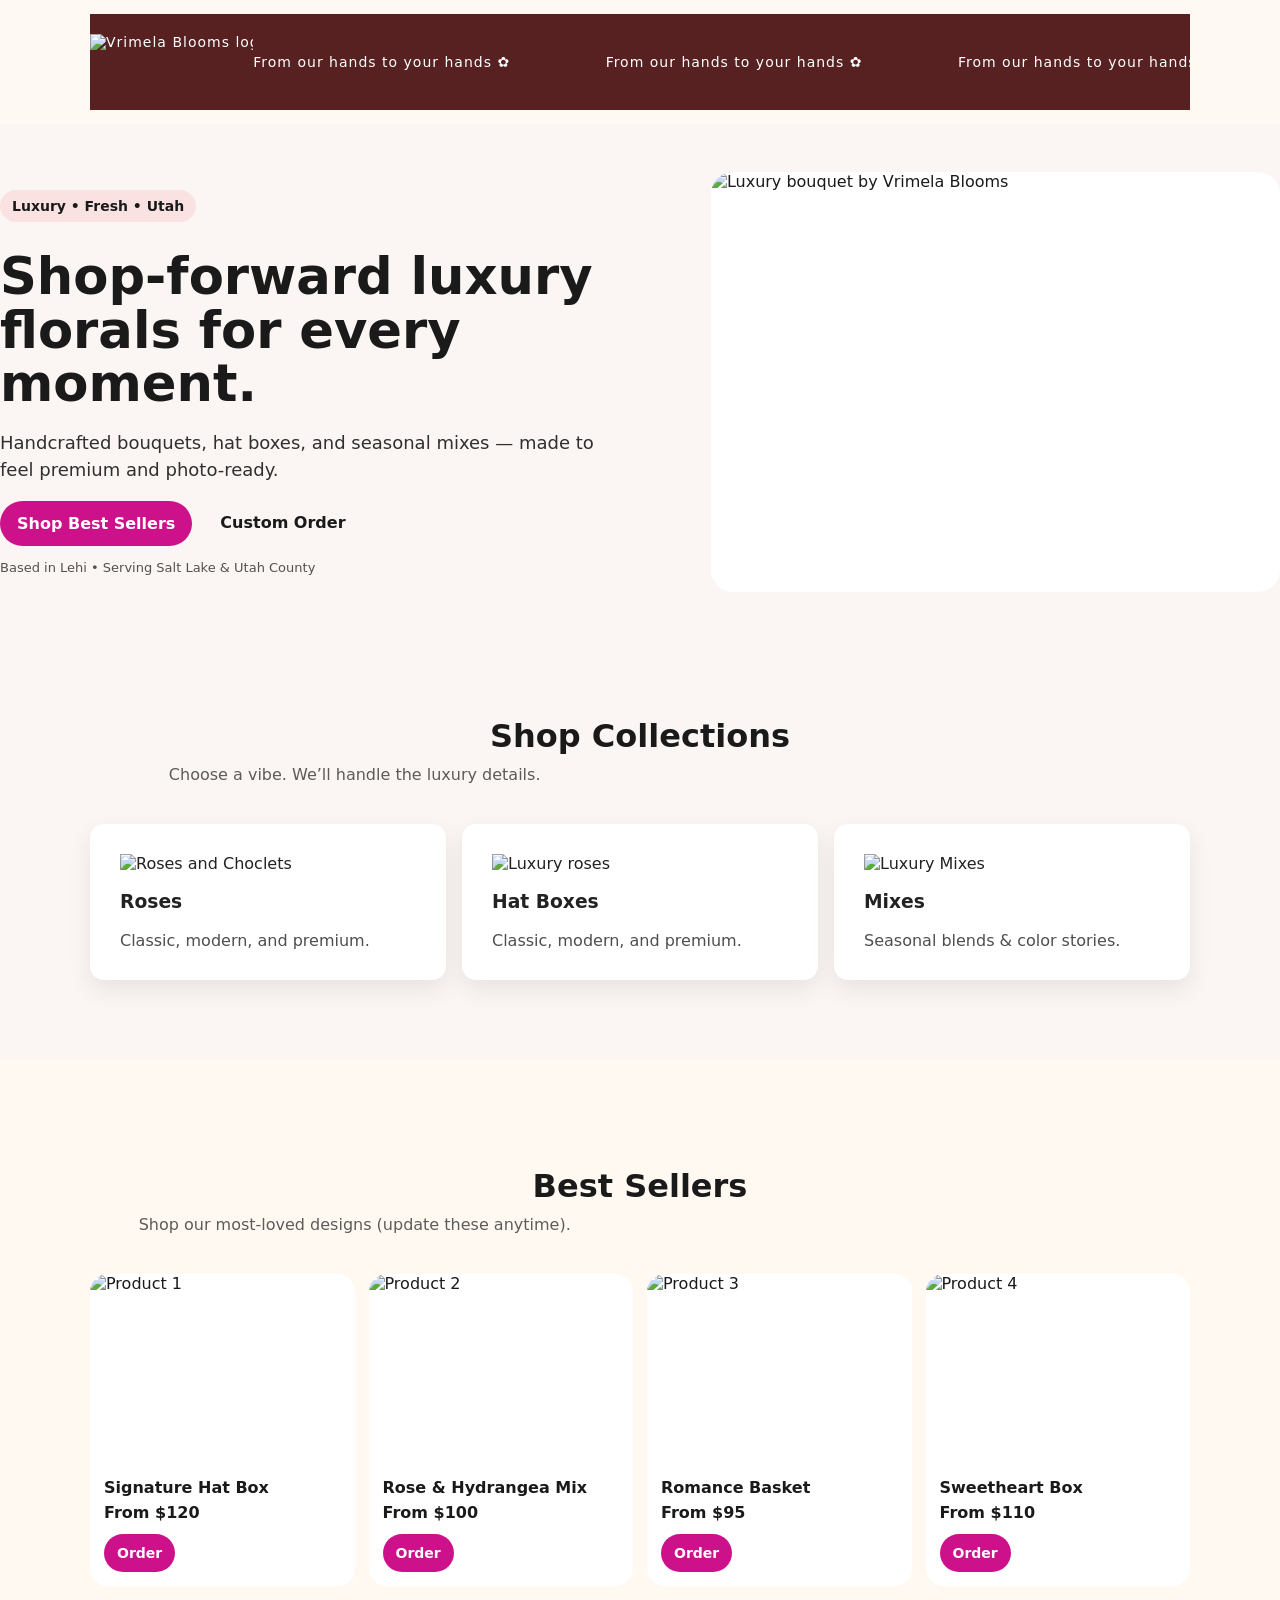
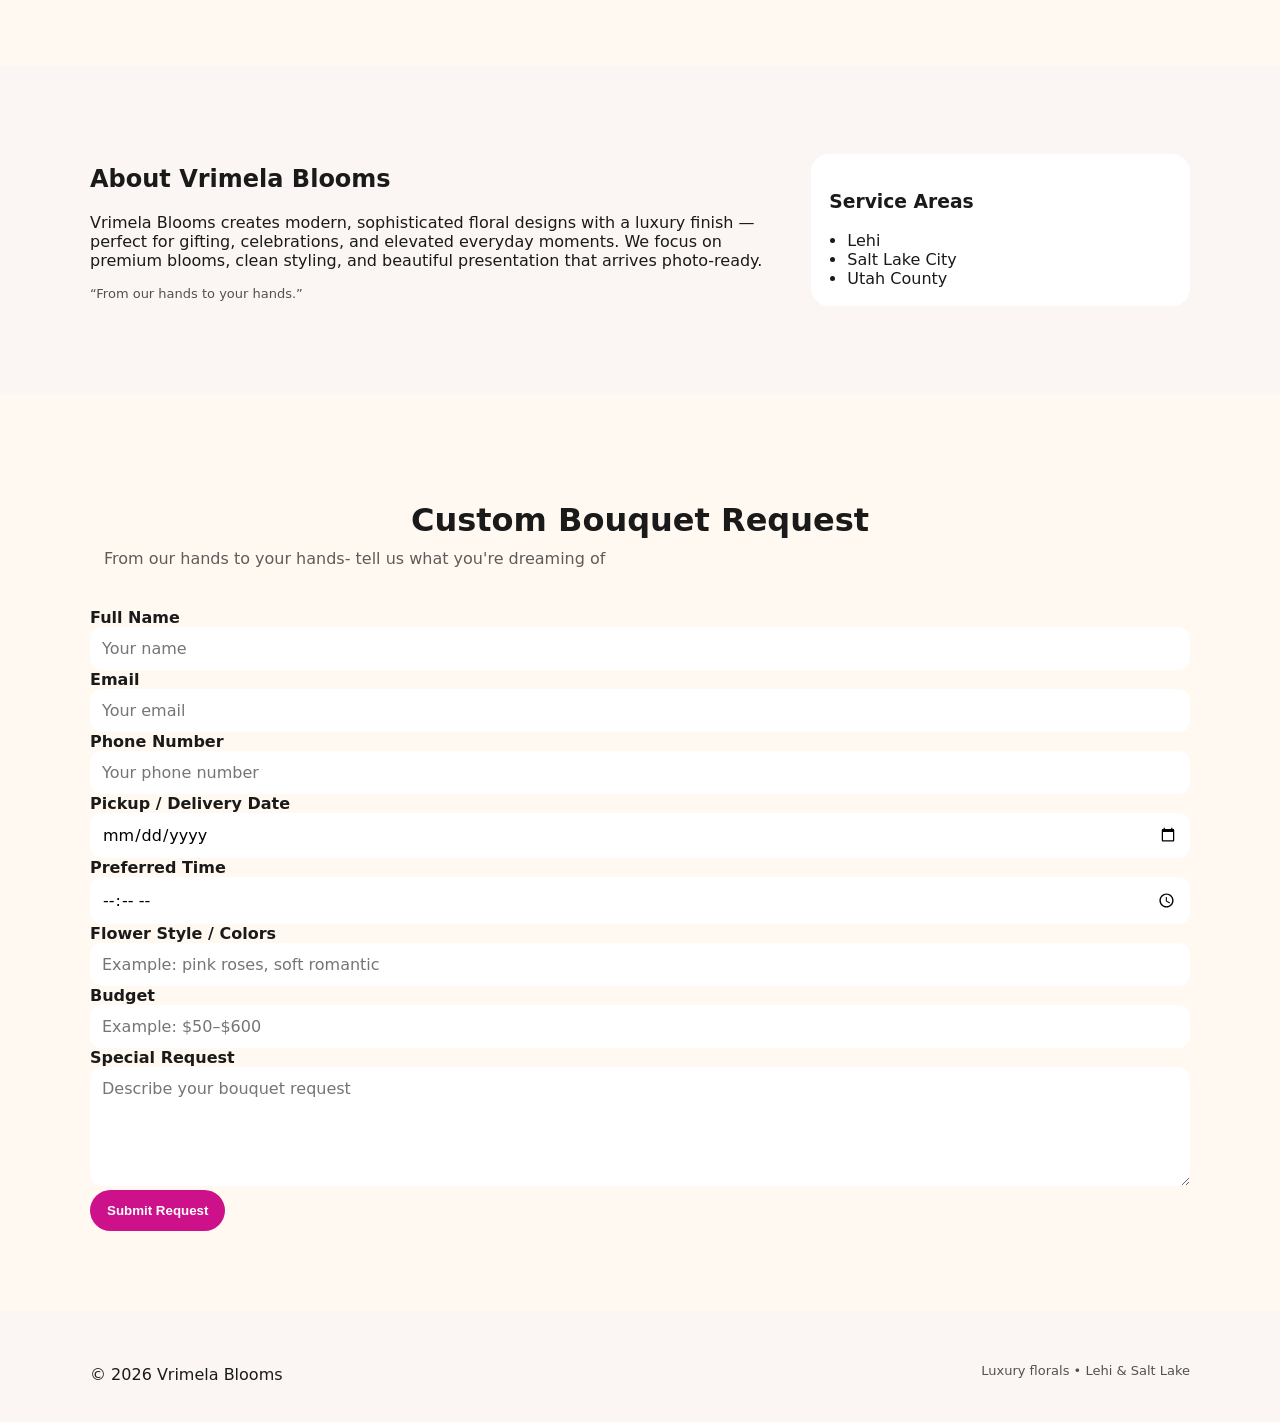
==== index.html @ 3cad2764 "Add files via upload" ====
<!doctype html>
<html lang="en">

<head>
    <meta charset="utf-8" />
    <meta name="viewport" content="width=device-width, initial-scale=1" />
    <title>Vrimela Blooms | Luxury Flowers in Utah</title>
    <link href="css/styles.css" rel="stylesheet" />
</head>

<body>
    <header class="site-header">
        <div class="container header-row">
            <div class="announcement-bar">
                <a href="index.html" class="logo">
                    <img src="assets/VB Logo.png" alt=" Vrimela Blooms logo" height="70">

                </a>
                <div class="flex">

                    <div class="announcement-bar">
                        <div class="announcement-track">
                            <span>From our hands to your hands ✿</span>
                            <span>From our hands to your hands ✿</span>
                            <span>From our hands to your hands ✿</span>
                            <span>From our hands to your hands ✿</span>
                        </div>
                    </div>

                    <nav class="nav">
                        <a href="#shop">Shop</a>
                        <a href="#categories">Collections</a>
                        <a href="#about">About</a>
                        <a href="#contact">Contact</a>
                    </nav>

                    <a class="btn btn-ghost" href="#shop">Shop Now</a>
                </div>
            </div>
    </header>

    <!-- HERO -->
    <!-- NEW ACTION GRID STARTS HERE -->

    <section id="hero" class="hero">
        <div class="hero-grid">
            <div>
                <p class="pill">Luxury • Fresh • Utah</p>
                <h1>Shop-forward luxury florals for every moment.</h1>
                <p class="subhead">
                    Handcrafted bouquets, hat boxes, and seasonal mixes — made to feel premium and photo-ready.
                </p>

                <div class="cta-row">
                    <a class="btn" href="#shop">Shop Best Sellers</a>
                    <a class="btn btn-ghost" href="#contact">Custom Order</a>
                </div>

                <p class="fineprint">
                    Based in Lehi • Serving Salt Lake & Utah County
                </p>
            </div>

            <div class="hero-card">
                <!-- Replace this with your best hero image -->
                <img src="assets/IMG_9221.jpg" alt="Luxury bouquet by Vrimela Blooms" class="hero-img" />
            </div>
        </div>
    </section>

    <!-- CATEGORY TILES -->
    <section id="categories" class="section">
        <div class="container">
            <div class="section-head">
                <h2>Shop Collections</h2>
                <p>Choose a vibe. We’ll handle the luxury details.</p>
            </div>

            <div class="grid-3">
                <a class="tile" href="#shop">
                    <div class="centered">

                        <img src="assets/IMG_9344.JPG " alt="Roses and Choclets" height="300">
                    </div>
                    <h3>Roses</h3>
                    <p>Classic, modern, and premium.</p>
                </a>

                <a class="tile" href="#shop">
                    <img src="assets/IMG_9249.jpg" alt="Luxury roses" height="300">
                    <h3>Hat Boxes</h3>
                    <p>Classic, modern, and premium.</p>
                </a>

                <a class=" tile" href="#shop">
                    <img src="assets/IMG_9682.JPG" alt=" Luxury Mixes" height="300">
                    <h3>Mixes</h3>
                    <p>Seasonal blends & color stories.</p>
                </a>
            </div>
        </div>
    </section>

    <!-- BEST SELLERS -->
    <section id="shop" class="section section-soft">
        <div class="container">
            <div class="section-head">
                <h2>Best Sellers</h2>
                <p>Shop our most-loved designs (update these anytime).</p>
            </div>

            <div class="product-grid">
                <!-- Duplicate these product cards as needed -->
                <article class="product">
                    <img src="assets/AR Flower 9.jpg" alt="Product 1" />
                    <div class="product-body">
                        <h3>Signature Hat Box</h3>
                        <p class="price">From $120</p>
                        <a class="btn btn-small" href="#contact">Order</a>
                    </div>
                </article>

                <article class="product">
                    <img src="assets/IMG_9373.JPG" alt="Product 2" />
                    <div class="product-body">
                        <h3>Rose & Hydrangea Mix</h3>
                        <p class="price">From $100</p>
                        <a class="btn btn-small" href="#contact">Order</a>
                    </div>
                </article>

                <article class="product">
                    <img src="assets/IMG_9280.JPG" alt="Product 3" />
                    <div class="product-body">
                        <h3>Romance Basket</h3>
                        <p class="price">From $95</p>
                        <a class="btn btn-small" href="#contact">Order</a>
                    </div>
                </article>

                <article class="product">
                    <img src="assets/IMG_9286.JPG" alt="Product 4" />
                    <div class="product-body">
                        <h3>Sweetheart Box</h3>
                        <p class="price">From $110</p>
                        <a class="btn btn-small" href="#contact">Order</a>
                    </div>
                </article>
            </div>
        </div>
    </section>

    <!-- ABOUT -->
    <section id="about" class="section">
        <div class="container about-grid">
            <div>
                <h2>About Vrimela Blooms</h2>
                <p>
                    Vrimela Blooms creates modern, sophisticated floral designs with a luxury finish — perfect for
                    gifting,
                    celebrations, and elevated everyday moments. We focus on premium blooms, clean styling, and
                    beautiful
                    presentation that arrives photo-ready.
                </p>
                <p class="fineprint">
                    “From our hands to your hands.”
                </p>
            </div>

            <div class="about-card">
                <h3>Service Areas</h3>
                <ul class="list">
                    <li>Lehi</li>
                    <li>Salt Lake City</li>
                    <li>Utah County</li>
                </ul>
            </div>
        </div>
    </section>

    <!-- CONTACT -->
    <section id="Custom-order" class="section section-soft">
        <div class="container">
            <div class="section-head">
                <h2>Custom Bouquet Request</h2>
                <p>From our hands to your hands- tell us what you're dreaming of </p>
            </div>

            <form action="https://formspree.io/f/YOUR_FORM_ID" method="POST" class="custom-form">

                <label for="name">Full Name</label>
                <input type="text" id="name" name="name" placeholder="Your name" required>

                <label for="email">Email</label>
                <input type="email" id="email" name="email" placeholder="Your email" required>

                <label for="phone">Phone Number</label>
                <input type="tel" id="phone" name="phone" placeholder="Your phone number">

                <label for="pickup-date">Pickup / Delivery Date</label>
                <input type="date" id="pickup-date" name="pickup_date" required>

                <label for="pickup-time">Preferred Time</label>
                <input type="time" id="pickup-time" name="pickup_time">

                <label for="style">Flower Style / Colors</label>
                <input type="text" id="style" name="style" placeholder="Example: pink roses, soft romantic">

                <label for="budget">Budget</label>
                <input type="text" id="budget" name="budget" placeholder="Example: $50–$600">

                <label for="message">Special Request</label>
                <textarea id="message" name="message" rows="5" placeholder="Describe your bouquet request"></textarea>

                <button type="submit" class="btn">Submit Request</button>
            </form>

        </div>
    </section>
    </main>

    <footer class="site-footer">
        <div class="container footer-row">
            <p>© <span id="year"></span> Vrimela Blooms</p>
            <p class="fineprint">Luxury florals • Lehi & Salt Lake</p>
        </div>
    </footer>
    <!-- <script src="index.js"></script> -->
    <script>
        document.getElementById("year").textContent = new Date().getFullYear();
    </script>
</body>

</html>
---- css/styles.css ----
:root {
    --bg: #fbf6f3;
    --cream: #fff9f2;
    --blush: #ffffff;
    --accent: #cc118a;
    --ink: #1a1a1a;
    --line: rgba (0, 0, 0, 0.08);
    --card: #ffffff;

}

.center {
    text-align: center;
    margin: auto;
}

/* Announcement bar */
.flex {
    display: flex;
}

.announcement-bar {
    background: #572121;
    color: white;
    overflow: hidden;
    white-space: nowrap;
    padding: 20px 0;
    display: flex;
    font-size: 14px;
    letter-spacing: 1px;
}

.announcement-track {
    display: inline-block;
    animation: scrollText 18s linear infinite;
}

.announcement-track span {
    margin-right: 90px;
}

@keyframes scrollText {
    0% {
        transform: translateX(0);
    }

    100% {
        transform: translateX(-50%);
    }
}

* {
    box-sizing: border-box;
}

body {
    margin: auto;
    font-family: system-ui, -apple-system, Segoe UI, Roboto, Arial, sans-serif;
    color: var(--ink);
    background: var(--bg);
}

a {
    color: inherit;
    text-decoration: none;
}

.container {
    width: min(1100px, 92%);
    margin: auto;
}

.site-header {
    position: sticky;
    top: 0;
    background: rgba(255, 249, 242, 0.85);
    backdrop-filter: blur(10px);
    border-bottom: 1px solid var(--line);
    z-index: 10;
}

.header-row {
    display: flex;
    align-items: center;
    justify-content: space-between;
    padding: 14px 0;
    gap: 16px;
}

.logo {
    height: 50px;
    width: auto;
    display: block;
}

.nav {
    display: flex;
    gap: 18px;
    align-items: center;
}

.nav a {
    opacity: 0.85;
}

.nav a:hover {
    opacity: 1;
}

.btn {
    display: inline-block;
    background: var(--accent);
    color: white;
    padding: 12px 16px;
    border-radius: 999px;
    font-weight: 600;
    border: 1px solid transparent;
}

.btn:hover {
    filter: brightness(0.95);
}

.btn-ghost {
    background: transparent;
    color: var(--ink);
    border: 1px solid var(--line);
}

.btn-small {
    padding: 10px 12px;
    font-size: 14px;
}

.hero {
    padding: 48px 0 18px;
}

.hero-grid {
    display: grid;
    grid-template-columns: 1.2fr 1fr;
    gap: 28px;
    align-items: center;
}

.pill {
    display: inline-block;
    background: rgba(248, 199, 204, 0.45);
    border: 1px solid var(--line);
    padding: 8px 12px;
    border-radius: 999px;
    font-weight: 600;
    font-size: 14px;
}

h1 {
    font-size: clamp(34px, 4vw, 52px);
    line-height: 1.05;
    margin: 14px 0 10px;
}

.subhead {
    font-size: 18px;
    line-height: 1.5;
    max-width: 52ch;
    opacity: 0.9;
}

.cta-row {
    display: flex;
    gap: 12px;
    margin-top: 18px;
    flex-wrap: wrap;
}

.fineprint {
    margin-top: 14px;
    font-size: 13px;
    opacity: 0.75;
}

.hero-card {
    background: var(--card);
    border: 1px solid var(--line);
    border-radius: 22px;
    overflow: hidden;
}

.hero-img {
    width: 100%;
    height: 420px;
    object-fit: cover;
    display: block;
}

.section {
    padding: 80px 0;
}

.section-soft {
    background: var(--cream);
    border-top: 1px solid var(--line);
    border-bottom: 1px solid var(--line);
}

.section-head {
    text-align: center;
    margin-bottom: 40px;
}

.section-head h2 {
    margin-bottom: 10px;
    font-size: 32px;
}

.section-head p {
    margin: 0;
    opacity: 0.7;
    max-width: 52ch;
}

.grid-3 {
    display: grid;
    grid-template-columns: repeat(3, 1fr);
    gap: 16px;
}

.tile {
    background: white;
    padding: 30px;
    border-radius: 14px;
    text-decoration: none;
    color: #222;
    transition: 0.3s;
    box-shadow: 0 10px 25px rgb(0, 0, 0, 0.08);
    min-height: 120px;
}

.tile:hover {
    transform: translateY(-5px);
}

.tile h3 {
    display: block;
    margin: 0 0 6;
}

.tile p {
    margin: 0 auto;
    opacity: 0.8;
}

.product-grid {
    display: grid;
    grid-template-columns: repeat(4, 1fr);
    gap: 14px;
}

.product {
    background: var(--card);
    border: 1px solid var(--line);
    border-radius: 18px;
    overflow: hidden;

}

.product img {
    width: 100%;
    height: 190px;
    object-fit: cover;
    display: block;
}

.product:hover {
    transform: translateY(-4px);
    box-shadow: 0 18px 40px rgba(0, 0, 0, 0.12);
    transition: 0.25s ease;

}

.product-body {
    padding: 14px;
}

.product-body h3 {
    margin: 0 0 6px;
    font-size: 16px;
}

.price {
    margin: 0 0 12px;
    font-weight: 700;
}

.about-grid {
    display: grid;
    grid-template-columns: 1.3fr 0.7fr;
    gap: 18px;
    align-items: center;
}

.about-card,
.contact-card {
    background: var(--card);
    border: 1px solid var(--line);
    border-radius: 18px;
    padding: 18px;
}

.list {
    margin: 10px 0 0;
    padding-left: 18px;
}

.contact-grid {
    display: grid;
    grid-template-columns: 1.2fr 0.8fr;
    gap: 16px;
}

.form input .form textarea {
    background: var(--card);
    border: 1px solid var(--line);
    border-radius: 8px;
    padding: 18px;
    display: grid;
    gap: 12px;
}

label {
    display: grid;
    gap: 6px;
    font-weight: 600;
}

input,
textarea {
    width: 100%;
    padding: 12px 12px;
    border-radius: 12px;
    border: 1px solid var(--line);
    background: #fff;
    font: inherit;
}

.mini-links a {
    display: inline-block;
    margin-right: 12px;
    text-decoration: underline;
    text-decoration-color: rgba(204, 17, 138, 0.35);
}

.site-footer {
    padding: 22px 0;
}

.footer-row {
    display: flex;
    justify-content: space-between;
    gap: 12px;
    border-top: 1px solid var(--line);
    padding-top: 16px;
}

@media (max-width: 900px) {
    .hero-grid {
        grid-template-columns: 1fr;
    }

    .product-grid {
        grid-template-columns: repeat(2, 1fr);
    }

    .grid-3 {
        grid-template-columns: 1fr;
    }

    .about-grid {
        grid-template-columns: 1fr;
    }

    .contact-grid {
        grid-template-columns: 1fr;
    }

    .hero-img {
        height: 320px;
    }
}
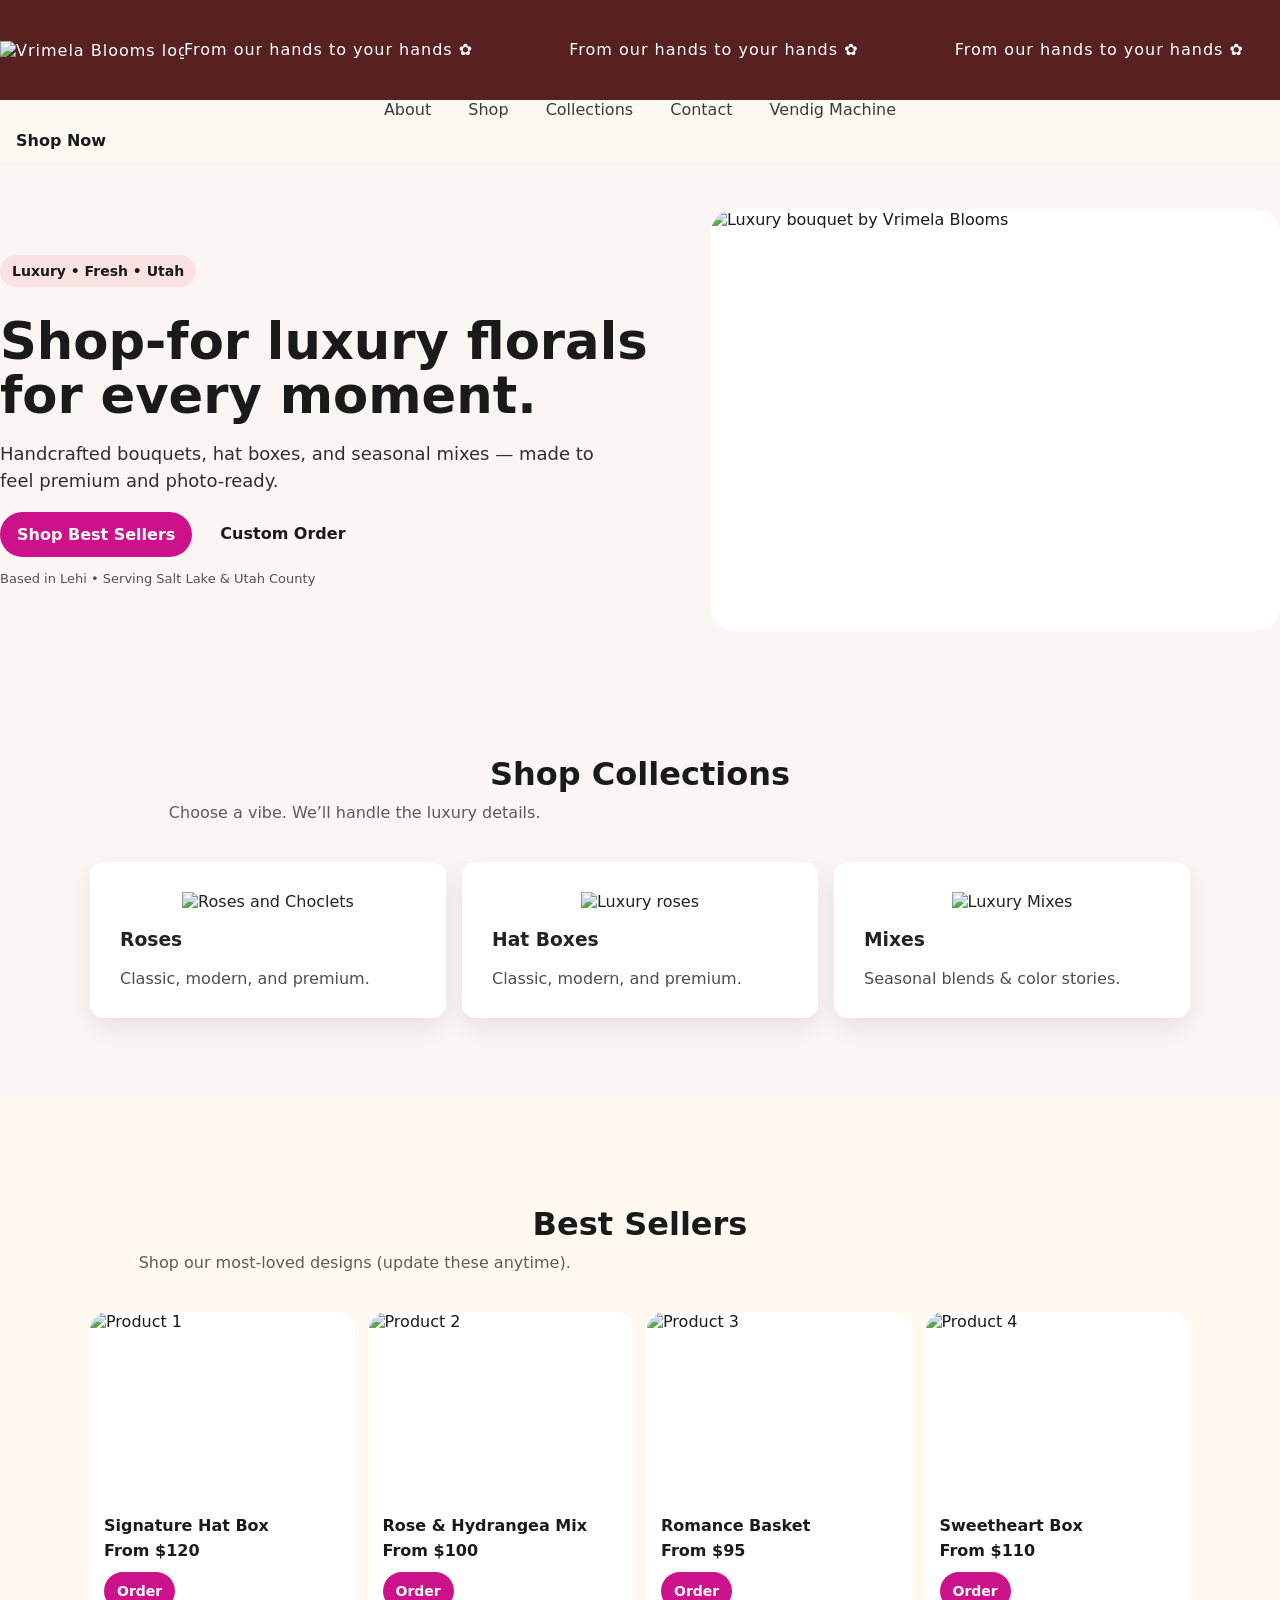
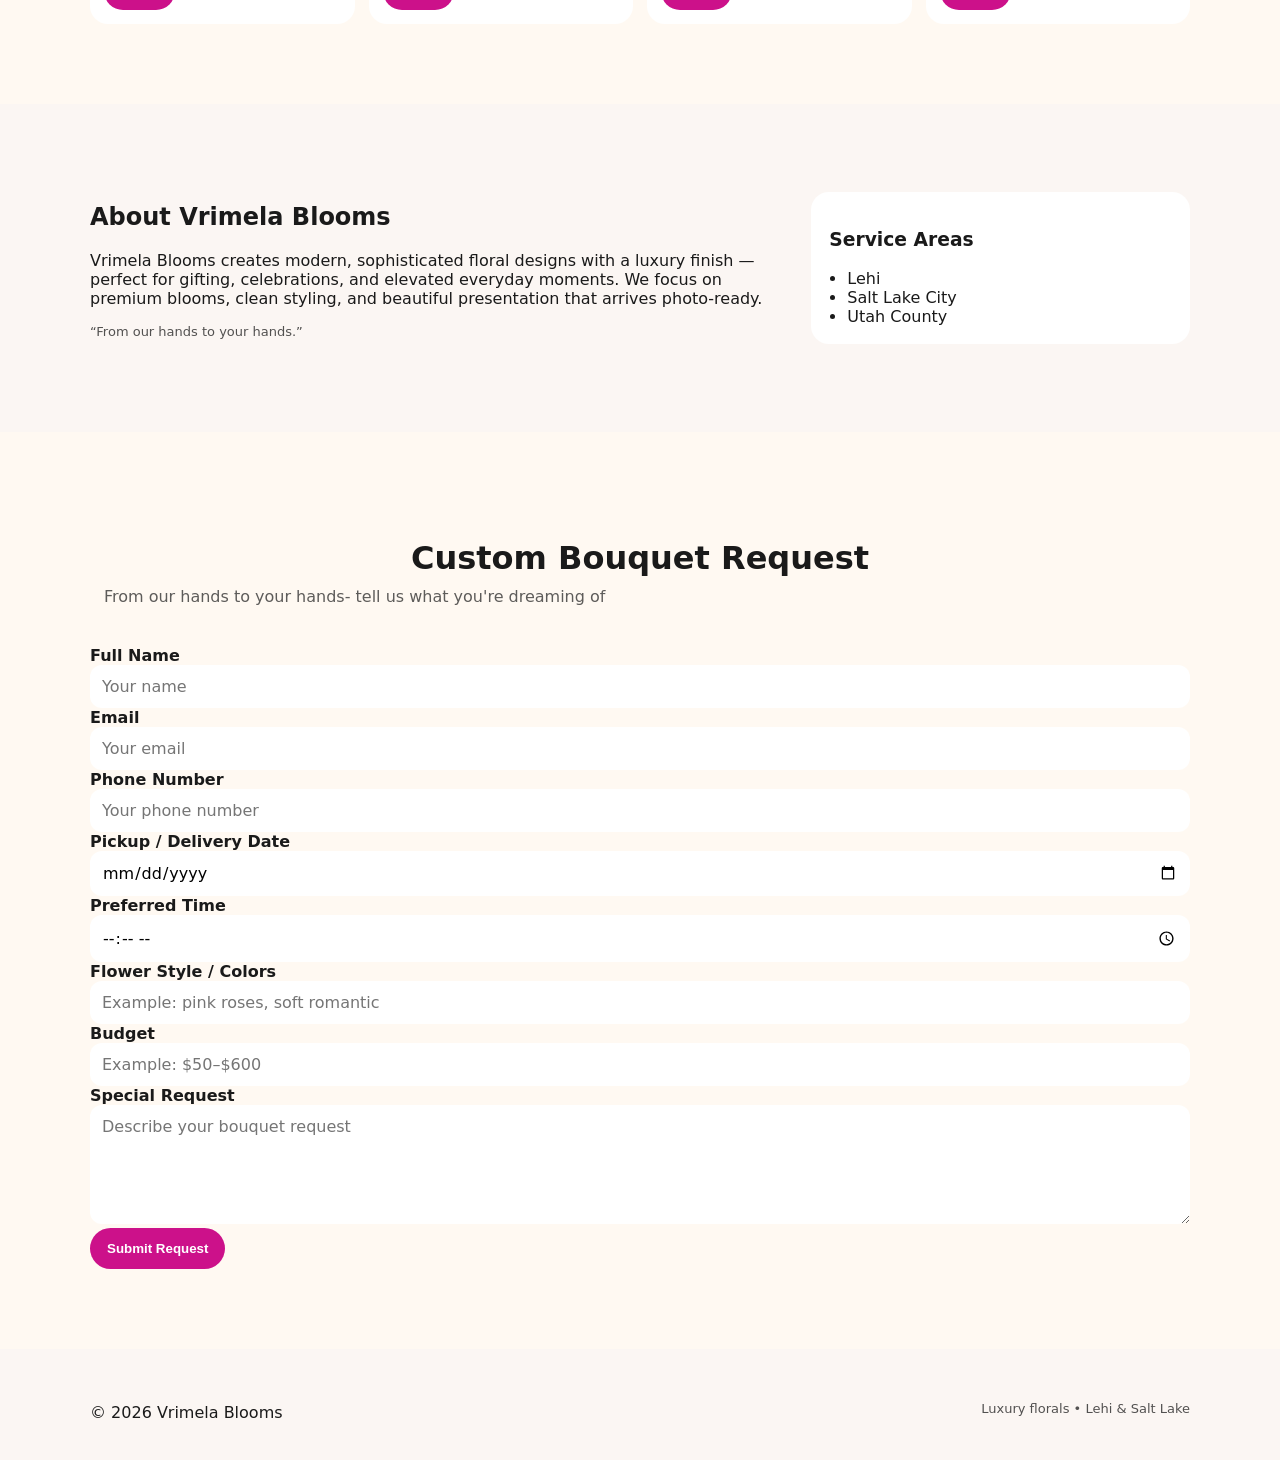
==== commit 209747a3: "Add files via upload added new links" ====
--- a/index.html
+++ b/index.html
@@ -10,14 +10,13 @@
 
 <body>
     <header class="site-header">
-        <div class="container header-row">
+        <div class="">
             <div class="announcement-bar">
                 <a href="index.html" class="logo">
-                    <img src="assets/VB Logo.png" alt=" Vrimela Blooms logo" height="70">
-
-                </a>
-                <div class="flex">
-
+                    <img src="assets/VB Logo.png" alt=" Vrimela Blooms logo" height="70px">
+
+                </a>
+                <div class="announcement-section">
                     <div class="announcement-bar">
                         <div class="announcement-track">
                             <span>From our hands to your hands ✿</span>
@@ -26,17 +25,25 @@
                             <span>From our hands to your hands ✿</span>
                         </div>
                     </div>
-
-                    <nav class="nav">
+                </div>
+
+            </div>
+            <nav class="nav">
+
+                <div class="centered">
+                    <div class="nav-links">
+
+                        <a href="#about">About</a>
                         <a href="#shop">Shop</a>
-                        <a href="#categories">Collections</a>
-                        <a href="#about">About</a>
+                        <a href="#collections">Collections</a>
                         <a href="#contact">Contact</a>
-                    </nav>
-
-                    <a class="btn btn-ghost" href="#shop">Shop Now</a>
+                        <a href="#vendingmachine">Vendig Machine</a>
+                    </div>
                 </div>
-            </div>
+            </nav>
+
+            <a class="btn btn-ghost" href="#shop">Shop Now</a>
+
     </header>
 
     <!-- HERO -->
@@ -46,7 +53,7 @@
         <div class="hero-grid">
             <div>
                 <p class="pill">Luxury • Fresh • Utah</p>
-                <h1>Shop-forward luxury florals for every moment.</h1>
+                <h1>Shop-for luxury florals for every moment.</h1>
                 <p class="subhead">
                     Handcrafted bouquets, hat boxes, and seasonal mixes — made to feel premium and photo-ready.
                 </p>
@@ -80,20 +87,26 @@
                 <a class="tile" href="#shop">
                     <div class="centered">
 
-                        <img src="assets/IMG_9344.JPG " alt="Roses and Choclets" height="300">
+                        <img src="assets/IMG_9344.JPG " alt="Roses and Choclets" height="300" width="230">
                     </div>
                     <h3>Roses</h3>
                     <p>Classic, modern, and premium.</p>
                 </a>
 
                 <a class="tile" href="#shop">
-                    <img src="assets/IMG_9249.jpg" alt="Luxury roses" height="300">
+                    <div class="centered">
+
+                        <img src="assets/IMG_9682.JPG" alt="Luxury roses" height="330" width="230">
+                    </div>
                     <h3>Hat Boxes</h3>
                     <p>Classic, modern, and premium.</p>
                 </a>
 
                 <a class=" tile" href="#shop">
-                    <img src="assets/IMG_9682.JPG" alt=" Luxury Mixes" height="300">
+                    <div class="centered">
+
+                        <img src="assets/IMG_9249 - Copy.JPG" alt=" Luxury Mixes" height="300">
+                    </div>
                     <h3>Mixes</h3>
                     <p>Seasonal blends & color stories.</p>
                 </a>
--- a/css/styles.css
+++ b/css/styles.css
@@ -9,7 +9,7 @@
 
 }
 
-.center {
+.centered {
     text-align: center;
     margin: auto;
 }
@@ -17,6 +17,12 @@
 /* Announcement bar */
 .flex {
     display: flex;
+}
+
+.announcement-section {
+    display: flex;
+    flex-direction: column;
+    height: 60px;
 }
 
 .announcement-bar {
@@ -26,7 +32,7 @@
     white-space: nowrap;
     padding: 20px 0;
     display: flex;
-    font-size: 14px;
+    align-items: center;
     letter-spacing: 1px;
 }
 
@@ -81,6 +87,7 @@
 
 .header-row {
     display: flex;
+    flex-direction: column;
     align-items: center;
     justify-content: space-between;
     padding: 14px 0;
@@ -88,7 +95,6 @@
 }
 
 .logo {
-    height: 50px;
     width: auto;
     display: block;
 }
@@ -105,6 +111,15 @@
 
 .nav a:hover {
     opacity: 1;
+}
+
+.nav-links a {
+    text-decoration: none;
+    color: #1a1a1a;
+    padding: 10px 16px;
+    border-radius: 8px;
+    font-weight: 500;
+    transition: 0.3s;
 }
 
 .btn {
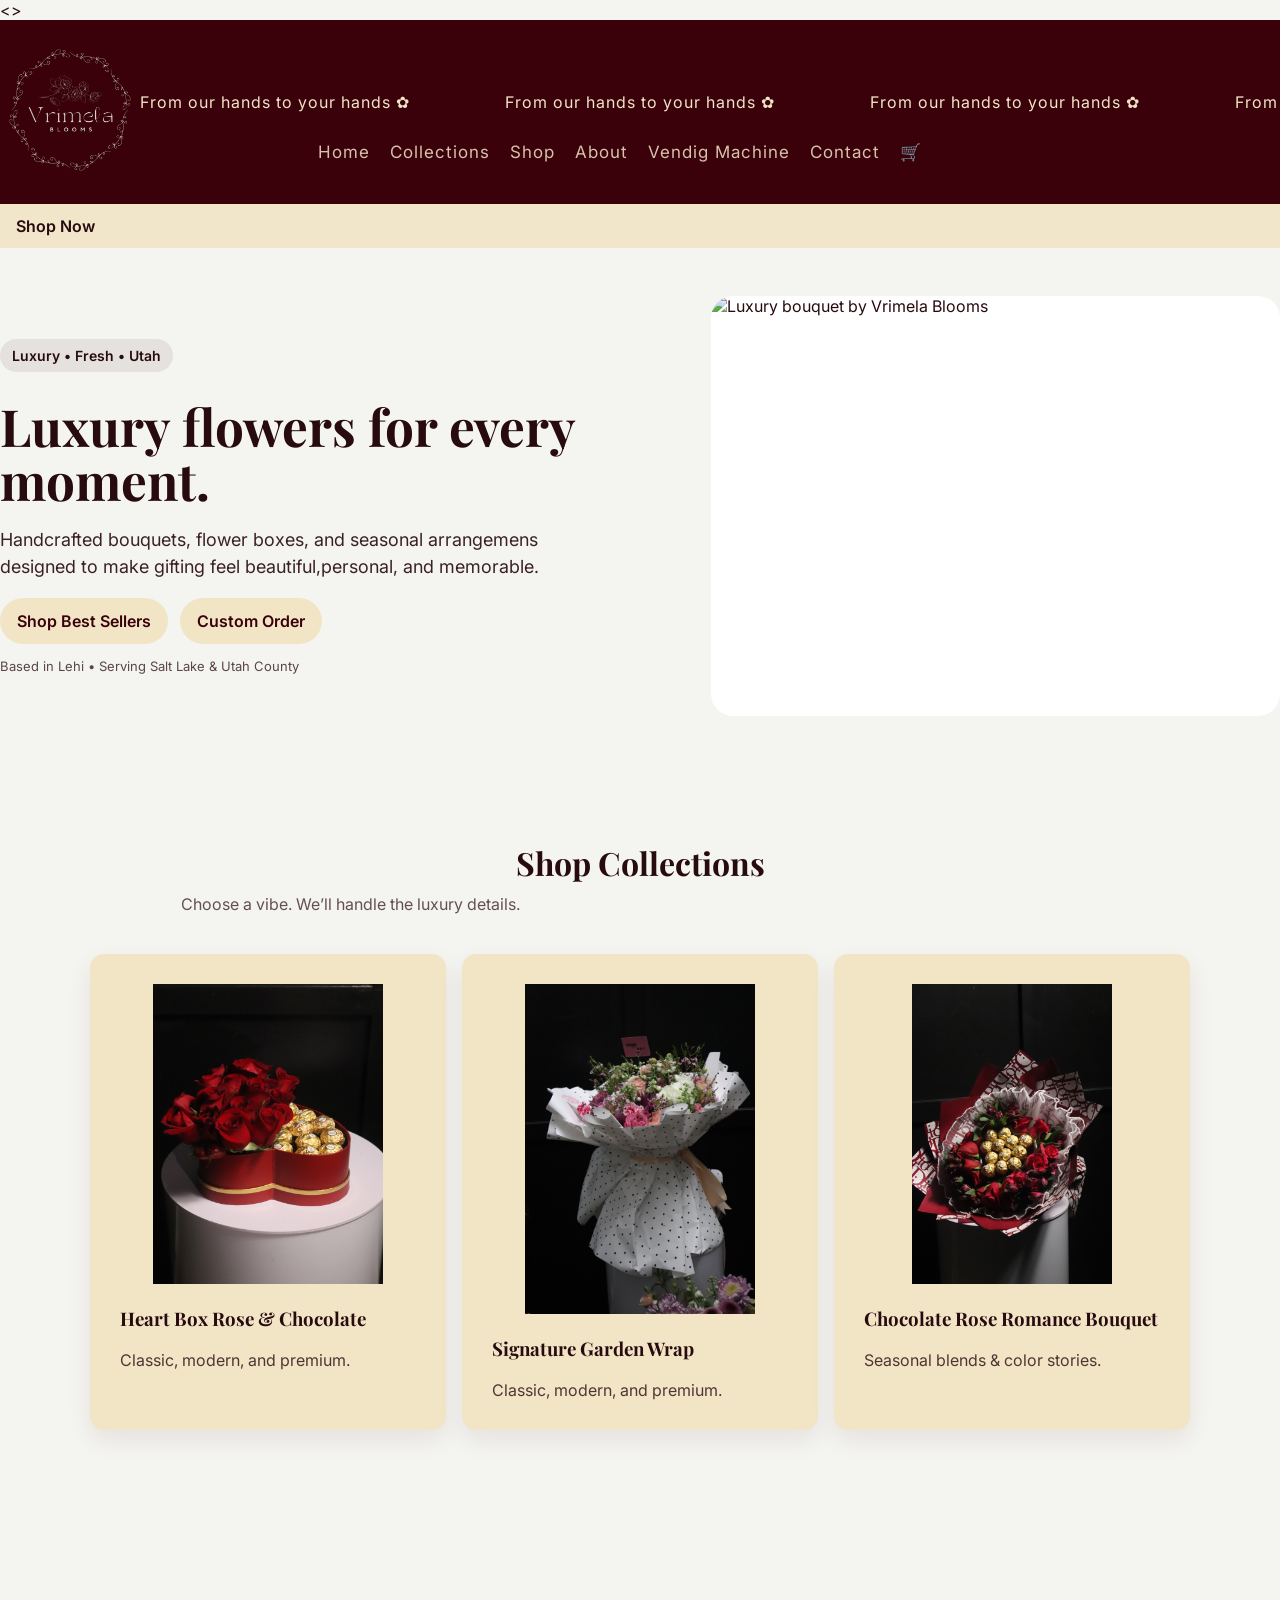
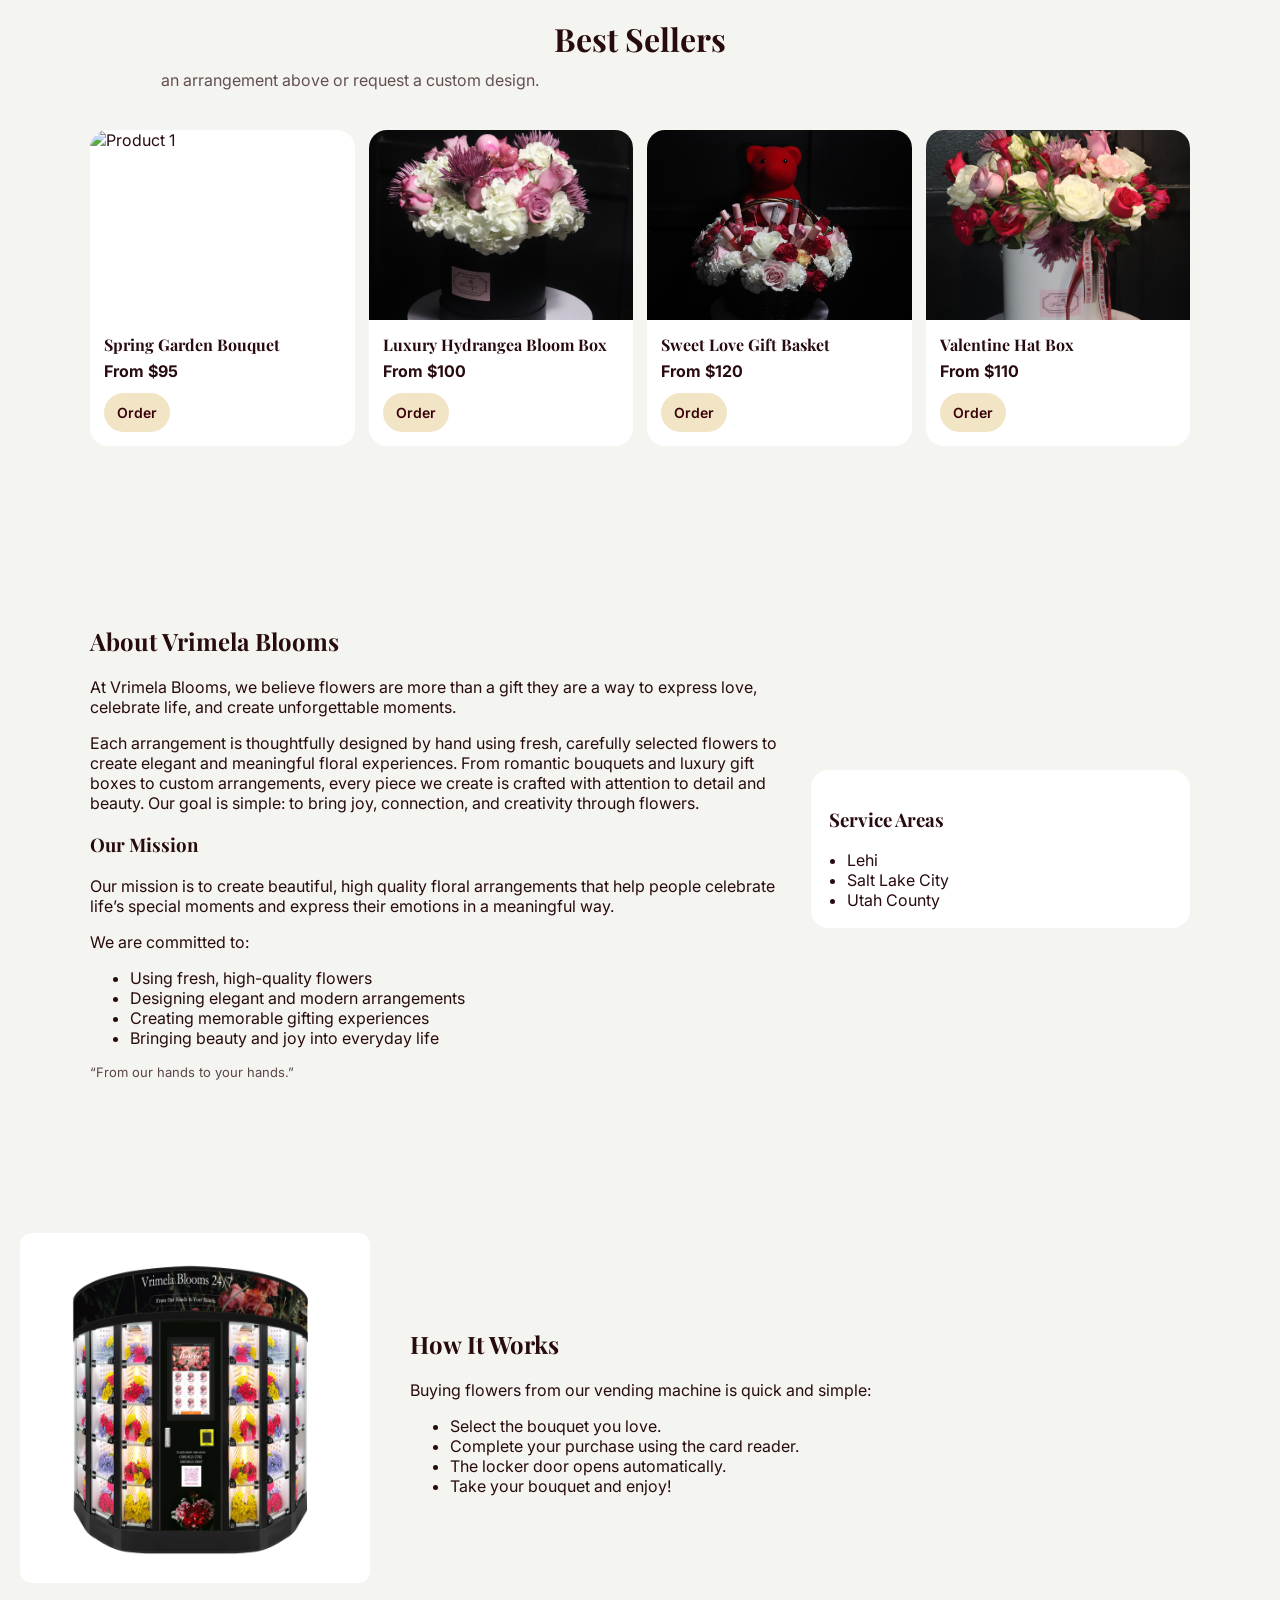
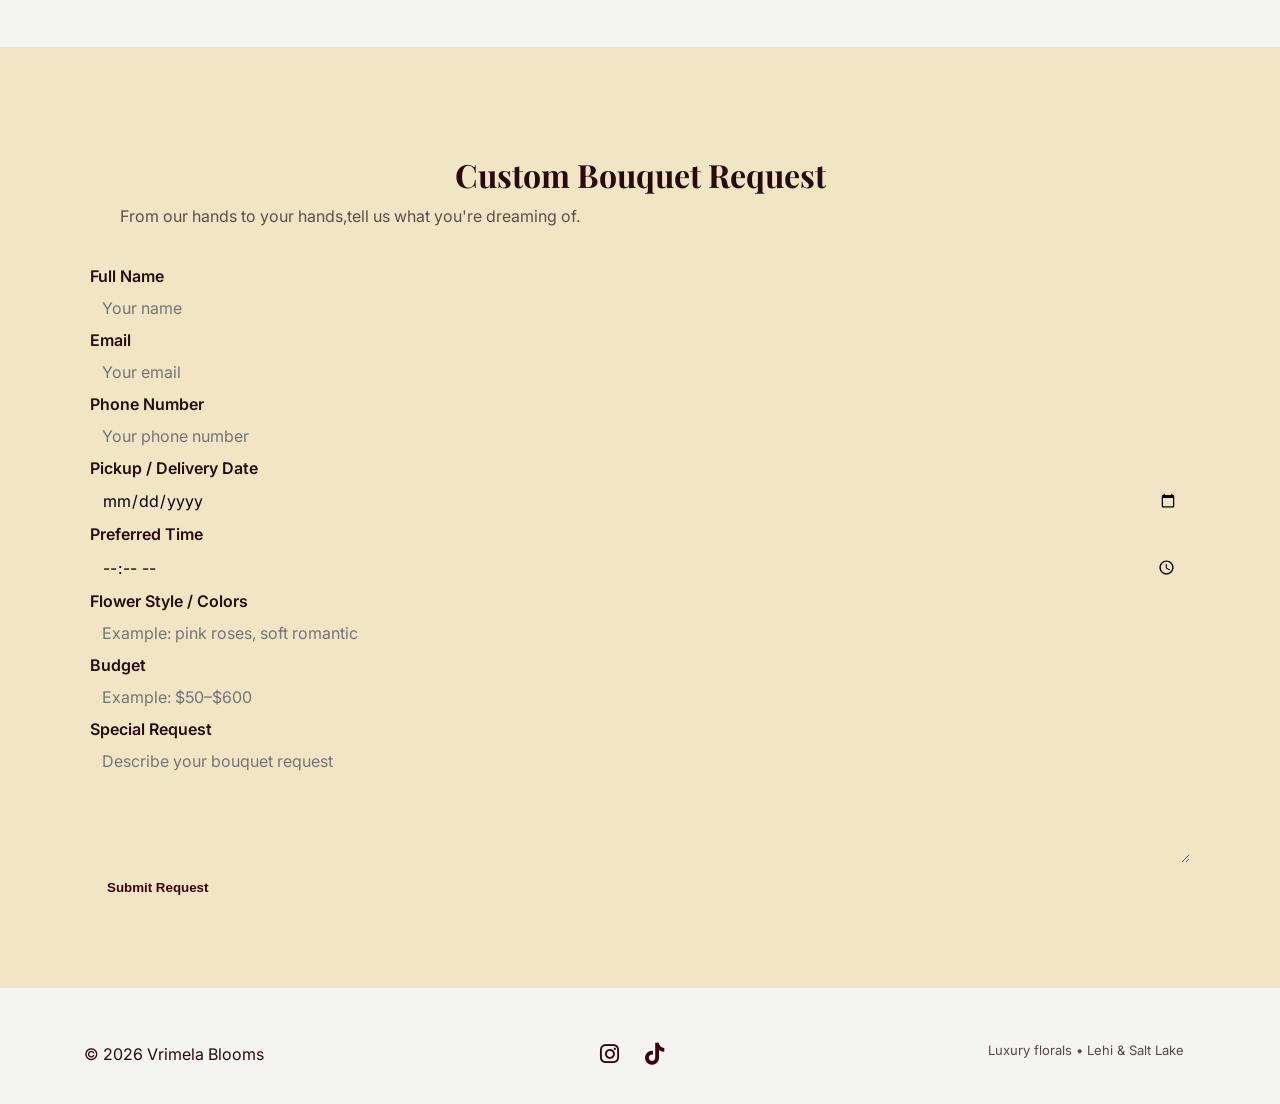
==== commit 86e4fa93: "Add files via upload" ====
--- a/index.html
+++ b/index.html
@@ -1,247 +1,326 @@
 <!doctype html>
 <html lang="en">
 
-<head>
+<>
     <meta charset="utf-8" />
     <meta name="viewport" content="width=device-width, initial-scale=1" />
     <title>Vrimela Blooms | Luxury Flowers in Utah</title>
     <link href="css/styles.css" rel="stylesheet" />
-</head>
-
-<body>
-    <header class="site-header">
-        <div class="">
-            <div class="announcement-bar">
-                <a href="index.html" class="logo">
-                    <img src="assets/VB Logo.png" alt=" Vrimela Blooms logo" height="70px">
-
-                </a>
-                <div class="announcement-section">
-                    <div class="announcement-bar">
-                        <div class="announcement-track">
-                            <span>From our hands to your hands ✿</span>
-                            <span>From our hands to your hands ✿</span>
-                            <span>From our hands to your hands ✿</span>
-                            <span>From our hands to your hands ✿</span>
-                        </div>
+    <link
+        href="https://fonts.googleapis.com/css2?family=Playfair+Display:wght@500;600;700&family=Inter:wght@300;400;500&display=swap"
+        rel="stylesheet">
+    <link rel="stylesheet" href="https://cdnjs.cloudflare.com/ajax/libs/font-awesome/6.5.1/css/all.min.css">
+
+    </head>
+
+    <body>
+        <header class="site-header">
+            <div class="">
+                <div class="announcement-bar">
+                    <a href="index.html" class="logo">
+                        <img src="assets/VB logo 3.png" alt=" Vrimela Blooms logo" height="140px">
+
+                    </a>
+                    <div class="announcement-section">
+                        <div class="announcement-bar">
+                            <div class="announcement-track">
+                                <span>From our hands to your hands ✿</span>
+                                <span>From our hands to your hands ✿</span>
+                                <span>From our hands to your hands ✿</span>
+                                <span>From our hands to your hands ✿</span>
+                            </div>
+                        </div>
+                        <div class="container">
+                            <div class="centered">
+                                <nav class="nav">
+                                    <a href="#home">Home</a>
+                                    <a href="#collections">Collections</a>
+                                    <a href="#shop">Shop</a>
+                                    <a href="#about">About</a>
+                                    <a href="#vendingmachine">Vendig Machine</a>
+                                    <a href="#contact">Contact</a>
+                                    <a href="cart.html" class="cart-link">🛒<span id="cart-count"></span></a>
+                                    <div type="button">
+
+                                    </div>
+
+                            </div>
+
+                        </div>
+
                     </div>
                 </div>
-
-            </div>
-            <nav class="nav">
-
-                <div class="centered">
-                    <div class="nav-links">
-
-                        <a href="#about">About</a>
-                        <a href="#shop">Shop</a>
-                        <a href="#collections">Collections</a>
-                        <a href="#contact">Contact</a>
-                        <a href="#vendingmachine">Vendig Machine</a>
+                </nav>
+
+                <a class="btn btn-ghost" href="#shop">Shop Now</a>
+
+        </header>
+
+        <!-- HERO -->
+        <!-- NEW ACTION GRID STARTS HERE -->
+
+        <section id="home" class="hero">
+            <div class="hero-grid">
+                <div>
+                    <p class="pill">Luxury • Fresh • Utah</p>
+                    <h1>Luxury flowers for every moment.</h1>
+                    <p class="subhead">
+                        Handcrafted bouquets, flower boxes, and seasonal arrangemens designed to make gifting feel
+                        beautiful,personal, and memorable.
+                    </p>
+
+                    <div class="cta-row">
+                        <a class="btn" href="#shop">Shop Best Sellers</a>
+                        <a class="btn" href="#contact">Custom Order</a>
                     </div>
-                </div>
-            </nav>
-
-            <a class="btn btn-ghost" href="#shop">Shop Now</a>
-
-    </header>
-
-    <!-- HERO -->
-    <!-- NEW ACTION GRID STARTS HERE -->
-
-    <section id="hero" class="hero">
-        <div class="hero-grid">
-            <div>
-                <p class="pill">Luxury • Fresh • Utah</p>
-                <h1>Shop-for luxury florals for every moment.</h1>
-                <p class="subhead">
-                    Handcrafted bouquets, hat boxes, and seasonal mixes — made to feel premium and photo-ready.
-                </p>
-
-                <div class="cta-row">
-                    <a class="btn" href="#shop">Shop Best Sellers</a>
-                    <a class="btn btn-ghost" href="#contact">Custom Order</a>
-                </div>
-
-                <p class="fineprint">
-                    Based in Lehi • Serving Salt Lake & Utah County
-                </p>
-            </div>
-
-            <div class="hero-card">
-                <!-- Replace this with your best hero image -->
-                <img src="assets/IMG_9221.jpg" alt="Luxury bouquet by Vrimela Blooms" class="hero-img" />
-            </div>
-        </div>
-    </section>
-
-    <!-- CATEGORY TILES -->
-    <section id="categories" class="section">
-        <div class="container">
-            <div class="section-head">
-                <h2>Shop Collections</h2>
-                <p>Choose a vibe. We’ll handle the luxury details.</p>
-            </div>
-
-            <div class="grid-3">
-                <a class="tile" href="#shop">
-                    <div class="centered">
-
-                        <img src="assets/IMG_9344.JPG " alt="Roses and Choclets" height="300" width="230">
-                    </div>
-                    <h3>Roses</h3>
-                    <p>Classic, modern, and premium.</p>
-                </a>
-
-                <a class="tile" href="#shop">
-                    <div class="centered">
-
-                        <img src="assets/IMG_9682.JPG" alt="Luxury roses" height="330" width="230">
-                    </div>
-                    <h3>Hat Boxes</h3>
-                    <p>Classic, modern, and premium.</p>
-                </a>
-
-                <a class=" tile" href="#shop">
-                    <div class="centered">
-
-                        <img src="assets/IMG_9249 - Copy.JPG" alt=" Luxury Mixes" height="300">
-                    </div>
-                    <h3>Mixes</h3>
-                    <p>Seasonal blends & color stories.</p>
-                </a>
-            </div>
-        </div>
-    </section>
-
-    <!-- BEST SELLERS -->
-    <section id="shop" class="section section-soft">
-        <div class="container">
-            <div class="section-head">
-                <h2>Best Sellers</h2>
-                <p>Shop our most-loved designs (update these anytime).</p>
-            </div>
-
-            <div class="product-grid">
-                <!-- Duplicate these product cards as needed -->
-                <article class="product">
-                    <img src="assets/AR Flower 9.jpg" alt="Product 1" />
-                    <div class="product-body">
-                        <h3>Signature Hat Box</h3>
-                        <p class="price">From $120</p>
-                        <a class="btn btn-small" href="#contact">Order</a>
-                    </div>
-                </article>
-
-                <article class="product">
-                    <img src="assets/IMG_9373.JPG" alt="Product 2" />
-                    <div class="product-body">
-                        <h3>Rose & Hydrangea Mix</h3>
-                        <p class="price">From $100</p>
-                        <a class="btn btn-small" href="#contact">Order</a>
-                    </div>
-                </article>
-
-                <article class="product">
-                    <img src="assets/IMG_9280.JPG" alt="Product 3" />
-                    <div class="product-body">
-                        <h3>Romance Basket</h3>
-                        <p class="price">From $95</p>
-                        <a class="btn btn-small" href="#contact">Order</a>
-                    </div>
-                </article>
-
-                <article class="product">
-                    <img src="assets/IMG_9286.JPG" alt="Product 4" />
-                    <div class="product-body">
-                        <h3>Sweetheart Box</h3>
-                        <p class="price">From $110</p>
-                        <a class="btn btn-small" href="#contact">Order</a>
-                    </div>
-                </article>
-            </div>
-        </div>
-    </section>
-
-    <!-- ABOUT -->
-    <section id="about" class="section">
-        <div class="container about-grid">
-            <div>
-                <h2>About Vrimela Blooms</h2>
-                <p>
-                    Vrimela Blooms creates modern, sophisticated floral designs with a luxury finish — perfect for
-                    gifting,
-                    celebrations, and elevated everyday moments. We focus on premium blooms, clean styling, and
-                    beautiful
-                    presentation that arrives photo-ready.
-                </p>
-                <p class="fineprint">
-                    “From our hands to your hands.”
-                </p>
-            </div>
-
-            <div class="about-card">
-                <h3>Service Areas</h3>
-                <ul class="list">
-                    <li>Lehi</li>
-                    <li>Salt Lake City</li>
-                    <li>Utah County</li>
-                </ul>
-            </div>
-        </div>
-    </section>
-
-    <!-- CONTACT -->
-    <section id="Custom-order" class="section section-soft">
-        <div class="container">
-            <div class="section-head">
-                <h2>Custom Bouquet Request</h2>
-                <p>From our hands to your hands- tell us what you're dreaming of </p>
-            </div>
-
-            <form action="https://formspree.io/f/YOUR_FORM_ID" method="POST" class="custom-form">
-
-                <label for="name">Full Name</label>
-                <input type="text" id="name" name="name" placeholder="Your name" required>
-
-                <label for="email">Email</label>
-                <input type="email" id="email" name="email" placeholder="Your email" required>
-
-                <label for="phone">Phone Number</label>
-                <input type="tel" id="phone" name="phone" placeholder="Your phone number">
-
-                <label for="pickup-date">Pickup / Delivery Date</label>
-                <input type="date" id="pickup-date" name="pickup_date" required>
-
-                <label for="pickup-time">Preferred Time</label>
-                <input type="time" id="pickup-time" name="pickup_time">
-
-                <label for="style">Flower Style / Colors</label>
-                <input type="text" id="style" name="style" placeholder="Example: pink roses, soft romantic">
-
-                <label for="budget">Budget</label>
-                <input type="text" id="budget" name="budget" placeholder="Example: $50–$600">
-
-                <label for="message">Special Request</label>
-                <textarea id="message" name="message" rows="5" placeholder="Describe your bouquet request"></textarea>
-
-                <button type="submit" class="btn">Submit Request</button>
-            </form>
-
-        </div>
-    </section>
-    </main>
-
-    <footer class="site-footer">
-        <div class="container footer-row">
-            <p>© <span id="year"></span> Vrimela Blooms</p>
-            <p class="fineprint">Luxury florals • Lehi & Salt Lake</p>
-        </div>
-    </footer>
-    <!-- <script src="index.js"></script> -->
-    <script>
-        document.getElementById("year").textContent = new Date().getFullYear();
-    </script>
-</body>
+
+                    <p class="fineprint">
+                        Based in Lehi • Serving Salt Lake & Utah County
+                    </p>
+                </div>
+
+                <div class="hero-card">
+                    <!-- Replace this with your best hero image -->
+                    <img src="assets/IMG_9221.jpg" alt="Luxury bouquet by Vrimela Blooms" class="hero-img" />
+                </div>
+            </div>
+        </section>
+
+        <!-- CATEGORY TILES -->
+        <section id="collections" class="section">
+            <div class="container">
+                <div class="section-head">
+                    <h2>Shop Collections</h2>
+                    <p>Choose a vibe. We’ll handle the luxury details.</p>
+                </div>
+
+                <div class="grid-3">
+                    <a class="tile" href="#shop">
+                        <div class="centered">
+
+                            <img src="assets/IMG_9344.JPG " alt="Roses and Choclets" height="300" width="230">
+                        </div>
+                        <h3>Heart Box Rose & Chocolate</h3>
+                        <p>Classic, modern, and premium.</p>
+                    </a>
+
+                    <a class="tile" href="#shop">
+                        <div class="centered">
+
+                            <img src="assets/IMG_9682.JPG" alt="Luxury roses" height="330" width="230">
+                        </div>
+                        <h3>Signature Garden Wrap</h3>
+                        <p>Classic, modern, and premium.</p>
+                    </a>
+
+                    <a class=" tile" href="#shop">
+                        <div class="centered">
+
+                            <img src="assets/IMG_9249 - Copy.JPG" alt=" Luxury Mixes" height="300">
+                        </div>
+                        <h3>Chocolate Rose Romance Bouquet</h3>
+                        <p>Seasonal blends & color stories.</p>
+                    </a>
+                </div>
+            </div>
+        </section>
+
+        <!-- BEST SELLERS -->
+        <section id="shop" class="section section soft">
+            <div class="container">
+                <div class="section-head">
+                    <h2>Best Sellers</h2>
+                    <p>an arrangement above or request a custom design.</p>
+                </div>
+
+                <div class="product-grid">
+                    <!-- Duplicate these product cards as needed -->
+                    <article class="product">
+                        <img src="assets/AR Flower 9.jpg" alt="Product 1" />
+                        <div class="product-body">
+                            <h3>Spring Garden Bouquet</h3>
+                            <p class="price">From $95</p>
+                            <a class="btn btn-small" href="#contact">Order</a>
+
+
+                        </div>
+                    </article>
+
+                    <article class="product">
+                        <img src="assets/IMG_9373.JPG" alt="Product 2" />
+                        <div class="product-body">
+                            <h3>Luxury Hydrangea Bloom Box</h3>
+                            <p class="price">From $100</p>
+                            <a class="btn btn-small" href="#contact">Order</a>
+
+                        </div>
+                    </article>
+
+                    <article class="product">
+                        <img src="assets/IMG_9280.JPG" alt="Product 3" />
+                        <div class="product-body">
+                            <h3>Sweet Love Gift Basket</h3>
+                            <p class="price">From $120</p>
+                            <a class="btn btn-small" href="#contact">Order</a>
+                        </div>
+                    </article>
+
+                    <article class="product">
+                        <img src="assets/IMG_9286.JPG" alt="Product 4" />
+                        <div class="product-body">
+                            <h3>Valentine Hat Box</h3>
+                            <p class="price">From $110</p>
+                            <a class="btn btn-small" href="#contact">Order</a>
+                        </div>
+                    </article>
+                </div>
+            </div>
+        </section>
+
+        <!-- ABOUT -->
+        <section id="about" class="section">
+            <div class="container about-grid">
+                <div>
+                    <h2>About Vrimela Blooms</h2>
+                    <p>
+                        At Vrimela Blooms, we believe flowers are more than a gift they are a way to express love,
+                        celebrate life, and create unforgettable moments.
+
+                    </p>
+                    <p>
+
+                        Each arrangement is thoughtfully designed by hand using fresh, carefully selected flowers to
+                        create
+                        elegant and meaningful floral experiences. From romantic bouquets and luxury gift boxes to
+                        custom
+                        arrangements, every piece we create is crafted with attention to detail and beauty.
+
+                        Our goal is simple: to bring joy, connection, and creativity through flowers.
+                    </p>
+                    <h3>Our Mission</h3>
+                    <p>
+                        Our mission is to create beautiful, high quality floral arrangements that help people celebrate
+                        life’s special moments and express their emotions in a meaningful way.
+
+                    <p>
+                        We are committed to:
+                    </p>
+
+                    <ul>
+
+                        <li>
+                            Using fresh, high-quality flowers
+                        </li>
+                        <li>
+                            Designing elegant and modern arrangements
+                        </li>
+                        <li>
+                            Creating memorable gifting experiences
+                        </li>
+                        <li>
+                            Bringing beauty and joy into everyday life
+                        </li>
+                    </ul>
+                    </p>
+
+                    <p class="fineprint">
+                        “From our hands to your hands.”
+                    </p>
+                </div>
+
+                <div class="about-card">
+                    <h3>Service Areas</h3>
+                    <ul class="list">
+                        <li>Lehi</li>
+                        <li>Salt Lake City</li>
+                        <li>Utah County</li>
+                    </ul>
+                </div>
+            </div>
+        </section>
+        <section id="vendingmachine">
+            <div class="about-contianer">
+                <div class="about-image">
+                    <img src="assets/PHOTO-2025-11-04-01-15-56.jpg" alt="Vrimela Blooms Flower Vending Machine">
+                </div>
+
+                <div class="about-text">
+                    <h2>How It Works</h2>
+                    <p>
+                        Buying flowers from our vending machine is quick and simple:
+                    </p>
+                    <ul>
+                        <li>Select the bouquet you love.</li>
+                        <li>Complete your purchase using the card reader.</li>
+                        <li>The locker door opens automatically.</li>
+                        <li>Take your bouquet and enjoy!</li>
+                    </ul>
+
+                </div>
+            </div>
+        </section>
+
+        <!-- CONTACT -->
+        <section id="contact" class="section section-soft">
+            <div class="container">
+                <div class="section-head">
+                    <h2>Custom Bouquet Request</h2>
+                    <p>From our hands to your hands,tell us what you're dreaming of. </p>
+                </div>
+
+                <form action="https://formspree.io/f/YOUR_FORM_ID" method="POST" class="custom-form">
+
+                    <label for="name">Full Name</label>
+                    <input type="text" id="name" name="name" placeholder="Your name" required>
+
+                    <label for="email">Email</label>
+                    <input type="email" id="email" name="email" placeholder="Your email" required>
+
+                    <label for="phone">Phone Number</label>
+                    <input type="tel" id="phone" name="phone" placeholder="Your phone number">
+
+                    <label for="pickup-date">Pickup / Delivery Date</label>
+                    <input type="date" id="pickup-date" name="pickup_date" required>
+
+                    <label for="pickup-time">Preferred Time</label>
+                    <input type="time" id="pickup-time" name="pickup_time">
+
+                    <label for="style">Flower Style / Colors</label>
+                    <input type="text" id="style" name="style" placeholder="Example: pink roses, soft romantic">
+
+                    <label for="budget">Budget</label>
+                    <input type="text" id="budget" name="budget" placeholder="Example: $50–$600">
+
+                    <label for="message">Special Request</label>
+                    <textarea id="message" name="message" rows="5"
+                        placeholder="Describe your bouquet request"></textarea>
+
+                    <button type="submit" class="btn">Submit Request</button>
+                </form>
+
+            </div>
+        </section>
+        </main>
+
+        <footer class="site-footer">
+            <div class="container footer-row">
+                <p>© <span id="year"></span> Vrimela Blooms</p>
+                <div class="social-icons">
+                    <a href="https://www.instagram.com/vrimelablooms/" target="_blank">
+                        <i class="fa-brands fa-instagram"></i>
+                    </a>
+                    <a href="https://www.tiktok.com/@vrimela.blooms" target="_blank">
+                        <i class="fa-brands fa-tiktok"></i>
+                    </a>
+                </div>
+                <p class="fineprint">Luxury florals • Lehi & Salt Lake</p>
+            </div>
+        </footer>
+        <!-- <script src="index.js"></script> -->
+        <script>
+            document.getElementById("year").textContent = new Date().getFullYear();
+        </script>
+
+    </body>
 
 </html>
--- a/css/styles.css
+++ b/css/styles.css
@@ -1,10 +1,10 @@
 :root {
-    --bg: #fbf6f3;
-    --cream: #fff9f2;
-    --blush: #ffffff;
-    --accent: #cc118a;
-    --ink: #1a1a1a;
-    --line: rgba (0, 0, 0, 0.08);
+    --bg: #f4f4f1;
+    --cream: #f2e5c6;
+    --blush: #DAC1B1;
+    --accent: #3b010b;
+    --ink: #280b0f;
+    --line: rgba (59, 1, 11, 0.15);
     --card: #ffffff;
 
 }
@@ -26,8 +26,8 @@
 }
 
 .announcement-bar {
-    background: #572121;
-    color: white;
+    background: var(--accent);
+    color: #f2e5c6;
     overflow: hidden;
     white-space: nowrap;
     padding: 20px 0;
@@ -57,6 +57,14 @@
 
 * {
     box-sizing: border-box;
+}
+
+html {
+    scroll-behavior: smooth;
+}
+
+section {
+    scroll-margin-top: 120px;
 }
 
 body {
@@ -66,6 +74,16 @@
     background: var(--bg);
 }
 
+body {
+    font-family: 'Inter', sans-serif;
+}
+
+h1,
+h2,
+h3 {
+    font-family: 'Playfair Display', serif;
+}
+
 a {
     color: inherit;
     text-decoration: none;
@@ -79,8 +97,8 @@
 .site-header {
     position: sticky;
     top: 0;
-    background: rgba(255, 249, 242, 0.85);
-    backdrop-filter: blur(10px);
+    background: rgba(242, 229, 198, 0.9);
+    backdrop-filter: blur(12px);
     border-bottom: 1px solid var(--line);
     z-index: 10;
 }
@@ -90,8 +108,13 @@
     flex-direction: column;
     align-items: center;
     justify-content: space-between;
-    padding: 14px 0;
+    padding: 14px 40px;
     gap: 16px;
+}
+
+.logo image {
+    filter: drop-shadow(0px 2px 4px rgba (0, 0, 0, 0.3));
+    filter: brightness(1.1);
 }
 
 .logo {
@@ -99,10 +122,26 @@
     display: block;
 }
 
+.navbar {
+    padding: 12 px 40px;
+}
+
 .nav {
-    display: flex;
-    gap: 18px;
-    align-items: center;
+    margin-top: 20px;
+}
+
+.nav {
+    font-size: 17px;
+}
+
+.nav {
+    display: flex;
+    gap: 20px;
+    align-items: center;
+}
+
+.nav-btn {
+    padding: 10px 20px;
 }
 
 .nav a {
@@ -114,8 +153,14 @@
 }
 
 .nav-links a {
+    display: flex;
+    align-items: center;
+    gap: 30px;
+}
+
+.nav-links {
     text-decoration: none;
-    color: #1a1a1a;
+    color: var(--ink);
     padding: 10px 16px;
     border-radius: 8px;
     font-weight: 500;
@@ -124,8 +169,8 @@
 
 .btn {
     display: inline-block;
-    background: var(--accent);
-    color: white;
+    background: var(--cream);
+    color: var(--accent);
     padding: 12px 16px;
     border-radius: 999px;
     font-weight: 600;
@@ -147,6 +192,111 @@
     font-size: 14px;
 }
 
+.cart-icon {
+    font-size: 26px;
+    font-weight: 600;
+    margin-left: 16px;
+    text-decoration: none;
+    display: flex;
+    align-items: center;
+    gap: 4px;
+}
+
+#cartCount {
+    background: #d4b483;
+    color: white;
+    font-size: 12px;
+    padding: 2px 6px;
+    border-radius: 12px;
+    font-weight: 600;
+}
+
+.cart-modal {
+    position: fixed;
+    inset: 0;
+    background: rgba(0, 0, 0, 0.35);
+    display: none;
+    align-items: center;
+    justify-content: center;
+    padding: 20px;
+    z-index: 9999;
+}
+
+.cart-modal.active {
+    display: flex;
+}
+
+.cart-modal-content {
+    background: #fff;
+    width: min(900px, 95%);
+    padding: 28px;
+    border-radius: 18px;
+    position: relative;
+}
+
+.cart-modal-grid {
+    display: grid;
+    grid-template-columns: 1fr 1fr;
+    gap: 28px;
+    align-items: start;
+}
+
+.cart-modal-image {
+    width: 100%;
+    height: 480px;
+    object-fit: cover;
+    border-radius: 12px;
+}
+
+.close-modal {
+    position: absolute;
+    top: 12px;
+    right: 16px;
+    border: none;
+    background: none;
+    font-size: 30px;
+    cursor: pointer;
+}
+
+.cart-secton {
+    padding: flex;
+}
+
+.cart-item-row {
+    display: flex;
+    justify-content: space-between;
+    align-items: center;
+    padding: 18px;
+    border-bottom: 1px solid #eee;
+}
+
+.cart-summary {
+    margin-top: 30px;
+    text-align: right;
+}
+
+.qty-input,
+.size-select {
+    width: 100%;
+    margin: 8px 0 16px;
+    padding: 12px;
+    border-radius: 12px;
+    border: 1px solid var(--line);
+    font: inherit;
+}
+
+.product-actions {
+    display: flex;
+    gap: 10px;
+    flex-wrap: wrap;
+}
+
+.tax-note {
+    font-size: 13px;
+    color: #8a8178;
+    margin-bottom: 14px;
+}
+
 .hero {
     padding: 48px 0 18px;
 }
@@ -160,7 +310,7 @@
 
 .pill {
     display: inline-block;
-    background: rgba(248, 199, 204, 0.45);
+    background: rgba(59, 1, 11, 0.08);
     border: 1px solid var(--line);
     padding: 8px 12px;
     border-radius: 999px;
@@ -241,13 +391,14 @@
 }
 
 .tile {
-    background: white;
+    background: #f2e5c6;
     padding: 30px;
     border-radius: 14px;
     text-decoration: none;
-    color: #222;
+    color: var(--ink);
     transition: 0.3s;
-    box-shadow: 0 10px 25px rgb(0, 0, 0, 0.08);
+    box-shadow: 0 10px 25px rgb(59, 1, 11, 0.08);
+    border: 1px solid rgba (59, 1, 11, 0.1);
     min-height: 120px;
 }
 
@@ -288,8 +439,8 @@
 
 .product:hover {
     transform: translateY(-4px);
-    box-shadow: 0 18px 40px rgba(0, 0, 0, 0.12);
-    transition: 0.25s ease;
+    box-shadow: 0 8px 20px rgba(59, 1, 11, 0.08);
+    transition: all.25s ease;
 
 }
 
@@ -325,6 +476,24 @@
 .list {
     margin: 10px 0 0;
     padding-left: 18px;
+}
+
+.about-contianer {
+
+    display: flex;
+    align-items: center;
+    gap: 40px;
+    padding: 60px 20px;
+}
+
+.about-image img {
+
+    width: 350px;
+    border-radius: 12px;
+}
+
+.about-text {
+    max-width: 500px;
 }
 
 .contact-grid {
@@ -354,7 +523,7 @@
     padding: 12px 12px;
     border-radius: 12px;
     border: 1px solid var(--line);
-    background: #fff;
+    background: #f2e5c6;
     font: inherit;
 }
 
@@ -362,11 +531,12 @@
     display: inline-block;
     margin-right: 12px;
     text-decoration: underline;
-    text-decoration-color: rgba(204, 17, 138, 0.35);
+    text-decoration-color: rgba(59, 1, 11, 0.35);
 }
 
 .site-footer {
-    padding: 22px 0;
+    padding: 24px 0;
+    margin-right: 12px;
 }
 
 .footer-row {
@@ -377,6 +547,23 @@
     padding-top: 16px;
 }
 
+.site-footer a {
+    color: var(--accent);
+    font-size: 22px;
+    margin-left: 12px;
+    text-decoration: none;
+}
+
+.site-footer a:hover {
+    opacity: 0.75;
+}
+
+.social-icons {
+    display: flex;
+    gap: 14px;
+    align-items: center;
+}
+
 @media (max-width: 900px) {
     .hero-grid {
         grid-template-columns: 1fr;
